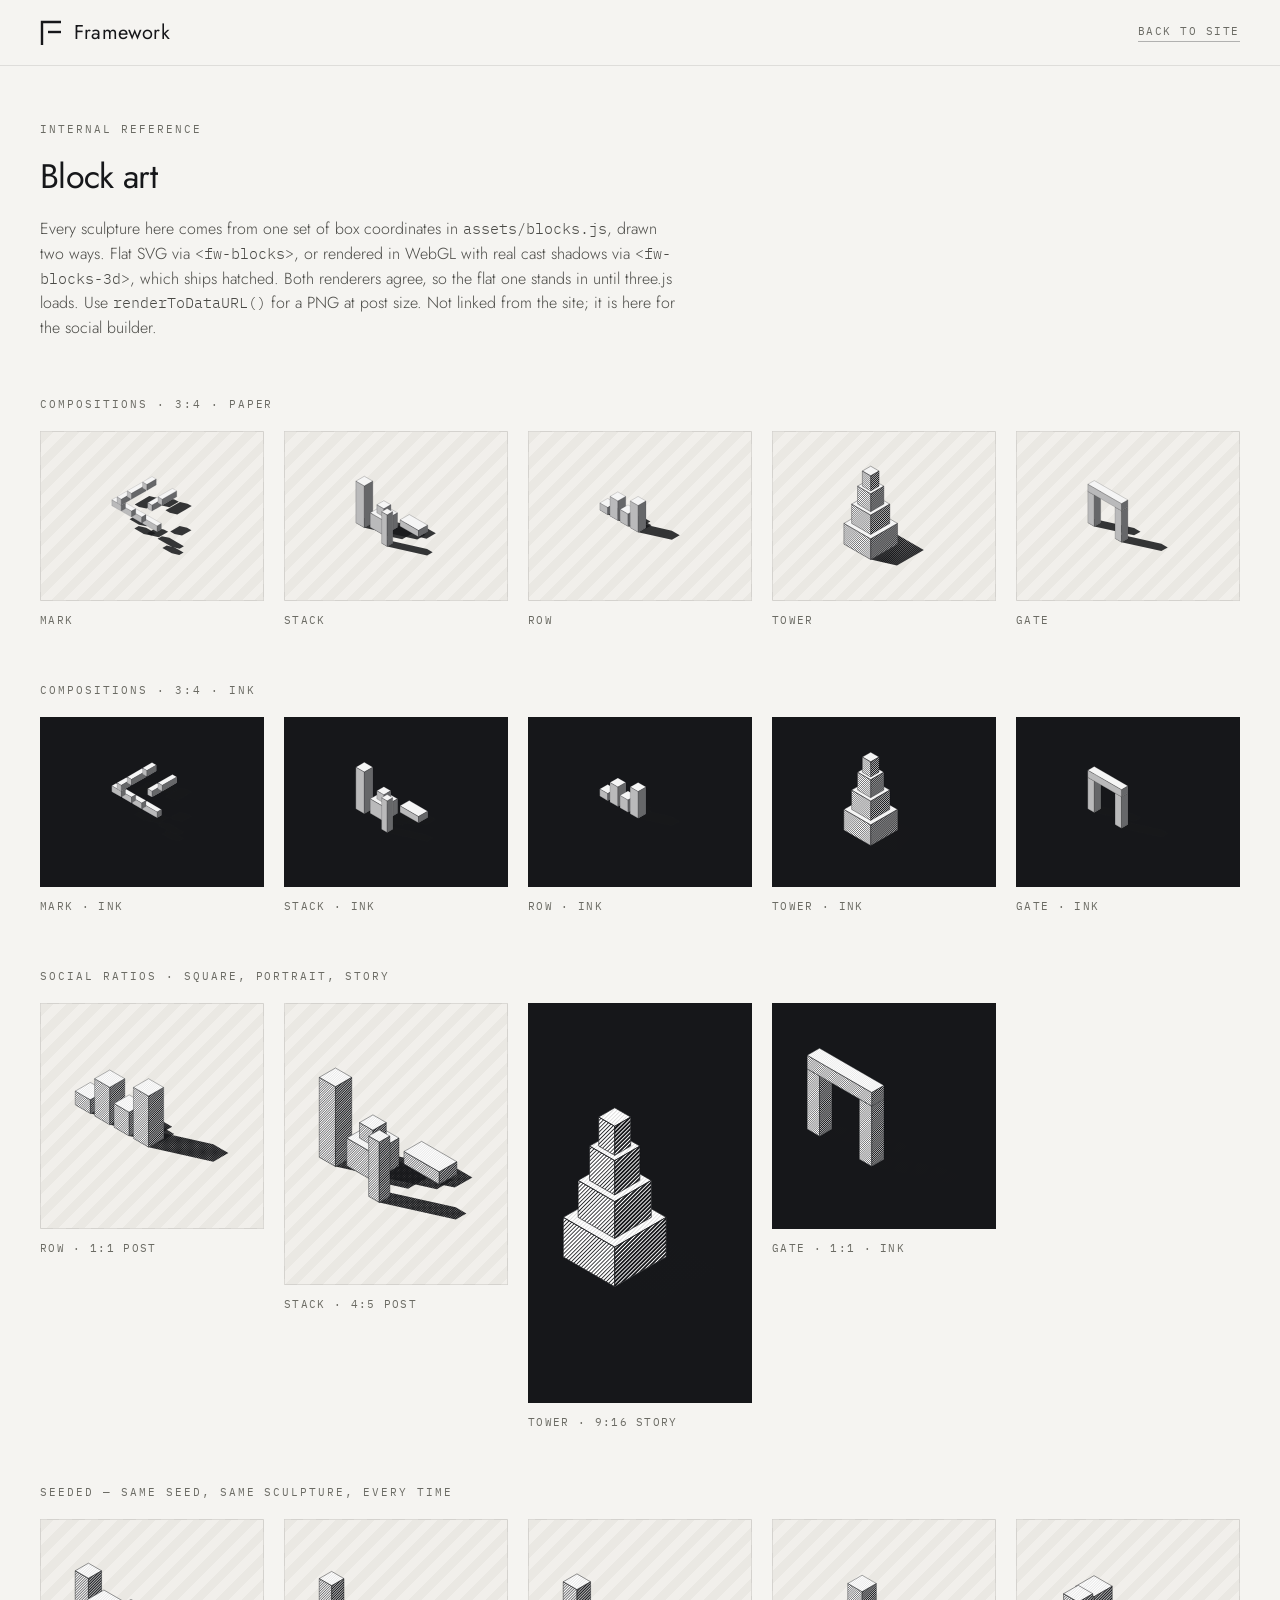
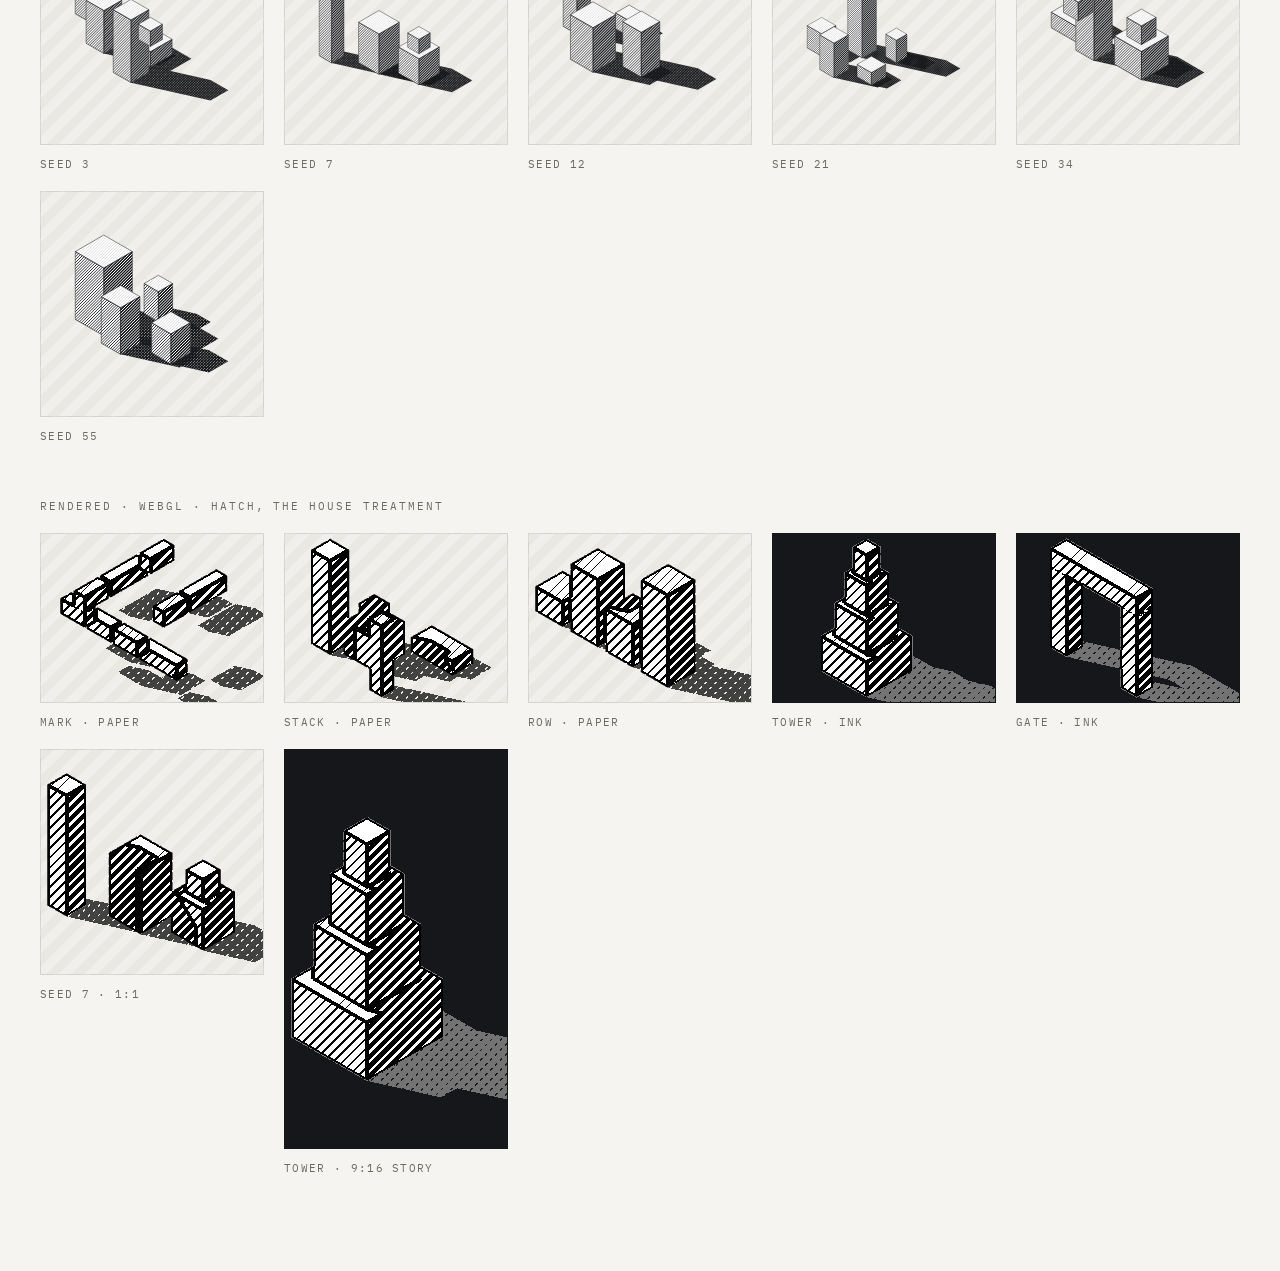
==== blocks.html @ 651d91f5 "Framework studio site Static, no build step: index.html, styles.css and a progressive-enhancement mo" ====
<!DOCTYPE html>
<html lang="en">
<head>
<meta charset="utf-8">
<meta name="viewport" content="width=device-width, initial-scale=1">
<title>Framework — block art reference</title>
<meta name="description" content="Compositions, ratios and themes available from the fw-blocks component.">
<meta name="robots" content="noindex">
<link rel="icon" href="/assets/favicon.svg" type="image/svg+xml">
<link rel="preconnect" href="https://fonts.googleapis.com">
<link rel="preconnect" href="https://fonts.gstatic.com" crossorigin>
<link href="https://fonts.googleapis.com/css2?family=Jost:wght@300;400&family=IBM+Plex+Mono:wght@400&display=swap" rel="stylesheet">
<link rel="stylesheet" href="/styles.css">
<style>
  .ref { padding: 56px var(--gutter) 96px; }
  .ref__head { display: flex; flex-direction: column; gap: 16px; margin-bottom: 48px; max-width: 640px; }
  .ref h1 { font-size: 34px; font-weight: 400; letter-spacing: -0.02em; }
  .ref h2 { font-size: 11px; font-weight: 400; margin: 56px 0 20px; }
  .ref p { font-size: 16px; line-height: 1.55; color: var(--body); }
  .ref code { font-family: var(--mono); font-size: 0.92em; }

  .grid { display: grid; gap: 20px; grid-template-columns: repeat(auto-fill, minmax(190px, 1fr)); }
  .cell { display: flex; flex-direction: column; gap: 12px; }
  .cell figure {
    margin: 0;
    background: repeating-linear-gradient(135deg, #EAE8E3 0 9px, #F1EFEB 9px 18px);
    border: 1px solid var(--rule);
  }
  .cell figure.on-ink { background: var(--ink); border-color: var(--ink); }
  .cell fw-blocks { display: block; width: 100%; height: 100%; }
</style>
</head>
<body>

<header class="site-header">
  <a class="wordmark" href="/" aria-label="Framework — home">
    <svg class="mark" width="22" height="26" viewBox="0 0 22 26" fill="none" aria-hidden="true" focusable="false">
      <path d="M2 25 L2 2 L21 2" stroke="currentColor" stroke-width="2.4"/>
      <path d="M8 12 L21 12" stroke="currentColor" stroke-width="2.4"/>
    </svg>
    <span>Framework</span>
  </a>
  <a class="link-mono" href="/">Back to site</a>
</header>

<main class="ref">
  <div class="ref__head">
    <span class="eyebrow">Internal reference</span>
    <h1>Block art</h1>
    <p>Every sculpture here comes from one set of box coordinates in
      <code>assets/blocks.js</code>, drawn two ways. Flat SVG via
      <code>&lt;fw-blocks&gt;</code>, or rendered in WebGL with real cast shadows via
      <code>&lt;fw-blocks-3d&gt;</code>, which ships hatched. Both renderers agree, so the
      flat one stands in until three.js loads.
      Use <code>renderToDataURL()</code> for a PNG at post size. Not linked from the
      site; it is here for the social builder.</p>
  </div>

  <h2 class="eyebrow">Compositions · 3:4 · paper</h2>
  <div class="grid" data-set="compositions"></div>

  <h2 class="eyebrow">Compositions · 3:4 · ink</h2>
  <div class="grid" data-set="compositions-ink"></div>

  <h2 class="eyebrow">Social ratios · square, portrait, story</h2>
  <div class="grid" data-set="ratios"></div>

  <h2 class="eyebrow">Seeded — same seed, same sculpture, every time</h2>
  <div class="grid" data-set="seeds"></div>

  <h2 class="eyebrow">Rendered · WebGL · hatch, the house treatment</h2>
  <div class="grid" data-set="three"></div>
</main>

<script src="/assets/blocks.js"></script>
<script type="module" src="/assets/blocks3d.js"></script>
<script>
  (function () {
    var RATIO_BOX = { '3:4': '75%', '1:1': '100%', '4:5': '125%', '9:16': '177.7%' };

    function cell(attrs, caption, onInk, ratio) {
      var wrap = document.createElement('div');
      wrap.className = 'cell';

      var fig = document.createElement('figure');
      if (onInk) fig.className = 'on-ink';
      fig.style.position = 'relative';
      fig.style.paddingTop = RATIO_BOX[ratio] || '75%';

      var art = document.createElement('fw-blocks');
      Object.keys(attrs).forEach(function (k) { art.setAttribute(k, attrs[k]); });
      art.style.position = 'absolute';
      art.style.inset = '0';
      art.style.padding = '10%';
      fig.appendChild(art);

      var label = document.createElement('span');
      label.className = 'mono-meta';
      label.textContent = caption;

      wrap.appendChild(fig);
      wrap.appendChild(label);
      return wrap;
    }

    function fill(name, cells) {
      var host = document.querySelector('[data-set="' + name + '"]');
      cells.forEach(function (c) { host.appendChild(c); });
    }

    var names = FrameworkBlocks.compositions;

    fill('compositions', names.map(function (n) {
      return cell({ composition: n, ratio: '3:4', theme: 'paper' }, n, false, '3:4');
    }));

    fill('compositions-ink', names.map(function (n) {
      return cell({ composition: n, ratio: '3:4', theme: 'ink' }, n + ' · ink', true, '3:4');
    }));

    fill('ratios', [
      cell({ composition: 'row', ratio: '1:1' }, 'row · 1:1 post', false, '1:1'),
      cell({ composition: 'stack', ratio: '4:5' }, 'stack · 4:5 post', false, '4:5'),
      cell({ composition: 'tower', ratio: '9:16', theme: 'ink' }, 'tower · 9:16 story', true, '9:16'),
      cell({ composition: 'gate', ratio: '1:1', theme: 'ink' }, 'gate · 1:1 · ink', true, '1:1')
    ]);

    fill('seeds', [3, 7, 12, 21, 34, 55].map(function (s) {
      return cell({ composition: 'random', seed: String(s), ratio: '1:1' }, 'seed ' + s, false, '1:1');
    }));

    function cell3d(attrs, caption, onInk, ratio) {
      var c = cell({}, caption, onInk, ratio);
      var fig = c.querySelector('figure');
      fig.removeChild(fig.firstElementChild);
      var art = document.createElement('fw-blocks-3d');
      Object.keys(attrs).forEach(function (k) { art.setAttribute(k, attrs[k]); });
      art.style.position = 'absolute';
      art.style.inset = '0';
      art.style.display = 'block';
      fig.appendChild(art);
      return c;
    }

    fill('three', [
      cell3d({ composition: 'mark', ratio: '3:4' }, 'mark · paper', false, '3:4'),
      cell3d({ composition: 'stack', ratio: '3:4' }, 'stack · paper', false, '3:4'),
      cell3d({ composition: 'row', ratio: '3:4' }, 'row · paper', false, '3:4'),
      cell3d({ composition: 'tower', ratio: '3:4', theme: 'ink' }, 'tower · ink', true, '3:4'),
      cell3d({ composition: 'gate', ratio: '3:4', theme: 'ink' }, 'gate · ink', true, '3:4'),
      cell3d({ composition: 'random', seed: '7', ratio: '1:1' }, 'seed 7 · 1:1', false, '1:1'),
      cell3d({ composition: 'tower', ratio: '9:16', theme: 'ink' }, 'tower · 9:16 story', true, '9:16')
    ]);
  })();
</script>

</body>
</html>
---- styles.css ----
/* Framework — site styles
   Design tokens follow the "Framework Site" canvas: warm paper ground, near-black ink,
   Jost for text and IBM Plex Mono for structural labels.

   Motion direction — "Scaffold": the page assembles the way the studio builds a site.
   Hairlines draw first, then content slides up into the frame it just made. Two
   primitives only, .mask (slide out from behind a clipped edge) and .wipe (hard-edged
   clip reveal). No fades, no blur, no scale-bounce. Every motion state is gated on
   html.motion, so the page is complete and static without JS or with reduced motion on. */

/* Vendor — lenis (bundled inside locomotive-scroll v5). Keep in sync on upgrade. */
html.lenis,
html.lenis body { height: auto; }
.lenis:not(.lenis-autoToggle).lenis-stopped { overflow: clip; }
.lenis [data-lenis-prevent],
.lenis [data-lenis-prevent-wheel],
.lenis [data-lenis-prevent-touch] { overscroll-behavior: contain; }
.lenis.lenis-smooth iframe { pointer-events: none; }
.lenis.lenis-autoToggle { transition-behavior: allow-discrete; transition-duration: 1ms; transition-property: overflow; }

:root {
  --paper: #F5F4F1;
  --paper-band: #F0EEEA;
  --ink: #16171A;
  --ink-hover: #3A3B3F;
  --body: #4A4A46;
  --muted: #6B6B64;
  --faint: #8A8A82;
  --on-dark: #F5F4F1;
  --on-dark-muted: #8E8E86;
  --on-dark-body: #B9B9B2;

  --rule: rgba(22, 23, 26, 0.1);
  --rule-strong: rgba(22, 23, 26, 0.14);
  --rule-input: rgba(22, 23, 26, 0.25);
  --tint: rgba(22, 23, 26, 0.04);

  --sans: 'Jost', 'Helvetica Neue', Helvetica, Arial, sans-serif;
  --mono: 'IBM Plex Mono', ui-monospace, SFMono-Regular, Menlo, monospace;

  --gutter: 40px;
  --section-y: 104px;
  --header-h: 65px;

  /* Motion */
  --ease-mask: cubic-bezier(0.19, 1, 0.22, 1);
  --ease-wipe: cubic-bezier(0.65, 0, 0.35, 1);
  --ease-ui: cubic-bezier(0.4, 0, 0.2, 1);
  --t-mask: 900ms;
  --t-wipe: 1000ms;
}

*,
*::before,
*::after { box-sizing: border-box; }

html {
  scroll-behavior: smooth;
  scroll-padding-top: calc(var(--header-h) + 16px);
  -webkit-text-size-adjust: 100%;
}
/* Lenis owns scrolling once motion.js is up. */
html.motion-ready { scroll-behavior: auto; }

body {
  margin: 0;
  background: var(--paper);
  color: var(--ink);
  font-family: var(--sans);
  font-weight: 300;
  -webkit-font-smoothing: antialiased;
  -moz-osx-font-smoothing: grayscale;
}

img, svg { display: block; max-width: 100%; }

a {
  color: var(--ink);
  text-decoration: none;
  transition: color 0.18s var(--ease-ui), background-color 0.18s var(--ease-ui), border-color 0.18s var(--ease-ui);
}
a:hover { color: var(--muted); }

::selection { background: var(--ink); color: var(--paper); }

:focus-visible {
  outline: 2px solid var(--ink);
  outline-offset: 3px;
}

h1, h2, h3, p, ul, ol { margin: 0; }
ul, ol { padding: 0; list-style: none; }

.skip-link {
  position: absolute;
  left: -9999px;
  top: 0;
  z-index: 100;
  padding: 12px 18px;
  background: var(--ink);
  color: var(--on-dark);
  font-family: var(--mono);
  font-size: 12px;
}
.skip-link:focus { left: 8px; top: 8px; color: var(--on-dark); }

/* ---------- Motion primitives ---------- */

.mask { display: block; overflow: hidden; }
.mask > * { display: block; }

html.motion .reveal .mask > * {
  transform: translateY(105%);
  transition: transform var(--t-mask) var(--ease-mask) var(--d, 0ms);
}
html.motion .reveal.is-in .mask > * { transform: translateY(0); }

html.motion .reveal .wipe {
  clip-path: inset(0 100% 0 0);
  transition: clip-path var(--t-wipe) var(--ease-wipe) var(--d, 0ms);
}
html.motion .reveal .wipe--up { clip-path: inset(0 0 100% 0); }
html.motion .reveal .wipe--right { clip-path: inset(0 0 0 100%); }
html.motion .reveal.is-in .wipe { clip-path: inset(0 0 0 0); }

/* Drawn hairlines — the signature. Every structural rule scales in from the left. */
.rule { position: relative; }
.rule--top::before,
.rule--bottom::after {
  content: '';
  position: absolute;
  left: 0;
  right: 0;
  height: 1px;
  background: var(--rule-line, var(--rule-strong));
  pointer-events: none;
}
.rule--top::before { top: 0; }
.rule--bottom::after { bottom: 0; }

html.motion .reveal .rule--top::before,
html.motion .reveal .rule--bottom::after {
  transform: scaleX(0);
  transform-origin: left center;
  transition: transform 800ms var(--ease-wipe) var(--d, 0ms);
}
html.motion .reveal.is-in .rule--top::before,
html.motion .reveal.is-in .rule--bottom::after { transform: scaleX(1); }

/* Once a group has finished, drop the clipping so focus rings are never cut off. */
html.motion .reveal.is-done .mask { overflow: visible; }
html.motion .reveal.is-done .wipe { clip-path: none; }

/* ---------- Shared type ---------- */

.eyebrow,
.mono-meta,
.link-mono {
  font-family: var(--mono);
  font-weight: 400;
  text-transform: uppercase;
  color: var(--muted);
}

.eyebrow {
  font-size: 11px;
  letter-spacing: 0.18em;
}

.mono-meta {
  font-size: 11px;
  letter-spacing: 0.12em;
}

.link-mono {
  font-size: 11px;
  letter-spacing: 0.14em;
  border-bottom: 1px solid rgba(22, 23, 26, 0.3);
  padding-bottom: 3px;
}
.link-mono:hover { border-bottom-color: var(--ink); }

.h2 {
  font-size: clamp(28px, 3.2vw, 40px);
  line-height: 1.18;
  font-weight: 400;
  letter-spacing: -0.015em;
  text-wrap: pretty;
}

.h2--light { font-weight: 300; line-height: 1.16; max-width: 720px; }

.lede {
  font-size: clamp(17px, 1.5vw, 19px);
  line-height: 1.55;
  color: var(--body);
  text-wrap: pretty;
}

/* ---------- Buttons ---------- */

.btn {
  display: inline-flex;
  align-items: center;
  gap: 10px;
  padding: 15px 26px;
  font-size: 15px;
  letter-spacing: 0.01em;
}

.btn--solid {
  background: var(--ink);
  color: var(--on-dark);
}
.btn--solid:hover { background: var(--ink-hover); color: var(--on-dark); }

.btn--ghost { border: 1px solid var(--rule-input); }
.btn--ghost:hover { border-color: var(--ink); background: var(--tint); color: var(--ink); }

.btn--mono {
  padding: 11px 20px;
  font-family: var(--mono);
  font-size: 11px;
  letter-spacing: 0.14em;
  text-transform: uppercase;
}

/* ---------- Header ---------- */

.site-header {
  position: sticky;
  top: 0;
  z-index: 50;
  display: flex;
  align-items: center;
  justify-content: space-between;
  gap: 32px;
  padding: 18px var(--gutter);
  background: rgba(245, 244, 241, 0.86);
  backdrop-filter: blur(12px);
  -webkit-backdrop-filter: blur(12px);
  border-bottom: 1px solid var(--rule);
  transition: padding 300ms var(--ease-ui);
}

/* The header rule doubles as a read-progress bar. */
.site-header::after {
  content: '';
  position: absolute;
  left: 0;
  bottom: -1px;
  width: 100%;
  height: 1px;
  background: var(--ink);
  transform: scaleX(var(--progress, 0));
  transform-origin: left center;
  pointer-events: none;
}

.site-header.is-scrolled { padding-top: 12px; padding-bottom: 12px; }

.wordmark {
  display: flex;
  align-items: center;
  gap: 12px;
  font-size: 20px;
  font-weight: 400;
  letter-spacing: 0.01em;
}
.wordmark:hover { color: var(--ink); }
.wordmark .mark { flex: none; }

.site-nav {
  display: flex;
  gap: 34px;
  font-size: 15px;
  letter-spacing: 0.02em;
}

.nav-toggle {
  display: none;
  flex-direction: column;
  justify-content: center;
  gap: 5px;
  width: 40px;
  height: 40px;
  margin-right: -8px;
  padding: 0;
  border: 0;
  background: none;
  cursor: pointer;
}
.nav-toggle span {
  display: block;
  height: 1.5px;
  width: 20px;
  margin: 0 auto;
  background: var(--ink);
  transition: transform 0.2s var(--ease-ui), opacity 0.2s var(--ease-ui);
}

/* ---------- Hero ---------- */

.hero {
  display: grid;
  grid-template-columns: 1.05fr 0.95fr;
  min-height: 640px;
  border-bottom: 1px solid var(--rule);
}

.hero__body {
  display: flex;
  flex-direction: column;
  justify-content: space-between;
  gap: 56px;
  padding: 88px 56px 40px var(--gutter);
}

.hero__intro {
  display: flex;
  flex-direction: column;
  gap: 28px;
  max-width: 620px;
}

.hero h1 {
  font-size: clamp(40px, 5.4vw, 74px);
  line-height: 1.02;
  font-weight: 400;
  letter-spacing: -0.025em;
  text-wrap: balance;
}

.hero .lede { max-width: 460px; }

.hero__actions { padding-top: 6px; }
.hero__actions > div {
  display: flex;
  gap: 14px;
  flex-wrap: wrap;
}

.hero__meta {
  --rule-line: rgba(22, 23, 26, 0.12);
  display: grid;
  grid-template-columns: repeat(3, 1fr);
  gap: 24px;
  padding-top: 22px;
  font-family: var(--mono);
  font-size: 11px;
  letter-spacing: 0.12em;
  text-transform: uppercase;
  color: var(--muted);
}

.hero__figure {
  position: relative;
  overflow: hidden;
  display: flex;
  align-items: center;
  justify-content: center;
  padding: 30px;
  border-left: 1px solid var(--rule);
  background: repeating-linear-gradient(135deg, #EAE8E3 0 9px, #F1EFEB 9px 18px);
  min-height: 560px;
}

/* Absolutely placed so the art scales to the panel instead of setting its height —
   a percentage max-width on the image would let it inflate the whole hero row.
   The vertical inset is the slack the parallax drift moves inside. */
.hero__figure-inner {
  position: absolute;
  inset: 9% 5%;
  display: flex;
  align-items: center;
  justify-content: center;
  will-change: transform;
}

.hero__figure img {
  width: 100%;
  height: 100%;
  object-fit: contain;
}

/* ---------- Marquee ---------- */

.marquee {
  overflow: hidden;
  border-bottom: 1px solid var(--rule);
  background: var(--paper-band);
  padding: 16px 0;
}

.marquee__track {
  display: flex;
  width: max-content;
  animation: fw-marquee 34s linear infinite;
  font-family: var(--mono);
  font-size: 12px;
  letter-spacing: 0.2em;
  text-transform: uppercase;
  color: #5C5C56;
}

/* The trailing gap lives inside the group, so group boundaries are invisible. */
.marquee__group {
  display: flex;
  gap: 44px;
  padding-right: 44px;
  flex: none;
  white-space: nowrap;
}

/* Once motion.js runs, scroll velocity drives the track instead of a fixed loop. */
html.motion-ready .marquee__track {
  animation: none;
  transform: translate3d(var(--x, 0px), 0, 0);
  will-change: transform;
}

@keyframes fw-marquee {
  from { transform: translateX(0); }
  to { transform: translateX(-50%); }
}

/* ---------- Sections ---------- */

.section {
  padding: var(--section-y) var(--gutter);
  border-bottom: 1px solid var(--rule);
}

.section__head {
  display: flex;
  align-items: baseline;
  justify-content: space-between;
  gap: 32px;
  margin-bottom: 56px;
}

.section__index { font-weight: 400; }

.section__note {
  max-width: 380px;
  font-size: 16px;
  line-height: 1.55;
  color: var(--body);
}

/* Studio */

.studio {
  display: grid;
  grid-template-columns: 0.8fr 1.2fr;
  gap: 56px;
}

.studio__body {
  display: flex;
  flex-direction: column;
  gap: 36px;
  max-width: 760px;
}

.studio__cols {
  display: grid;
  grid-template-columns: 1fr 1fr;
  gap: 36px;
  font-size: 17px;
  line-height: 1.6;
  color: var(--body);
}
.studio__cols p { text-wrap: pretty; }

/* Services */

.services { --rule-line: var(--rule-strong); }

.service {
  --rule-line: var(--rule-strong);
  display: grid;
  grid-template-columns: 60px 1.1fr 1.4fr;
  gap: 32px;
  align-items: start;
  padding: 30px 8px;
}

/* Hover fills the row with a hard left-to-right wipe, not a fade. */
.service::before {
  content: '';
  position: absolute;
  inset: 0;
  background: rgba(22, 23, 26, 0.035);
  transform: scaleX(0);
  transform-origin: left center;
  transition: transform 420ms var(--ease-wipe);
  pointer-events: none;
}
.service:hover::before { transform: scaleX(1); }
.service > * { position: relative; }

.service__num {
  font-family: var(--mono);
  font-size: 12px;
  color: var(--faint);
  transition: color 320ms var(--ease-ui);
}
.service:hover .service__num { color: var(--ink); }

.service__title {
  font-size: clamp(22px, 2.2vw, 28px);
  font-weight: 400;
  letter-spacing: -0.01em;
  transition: transform 420ms var(--ease-wipe);
}
.service:hover .service__title { transform: translateX(10px); }

.service__copy {
  font-size: 16px;
  line-height: 1.6;
  color: var(--body);
  text-wrap: pretty;
}

/* Work */

.placeholder {
  position: relative;
  overflow: hidden;
  background: repeating-linear-gradient(135deg, #E7E5E0 0 9px, #EFEDE9 9px 18px);
  border: 1px solid var(--rule);
}

.placeholder--dark { background: var(--ink); border-color: var(--ink); }

.placeholder__label {
  position: absolute;
  left: 20px;
  bottom: 18px;
  font-family: var(--mono);
  font-size: 11px;
  letter-spacing: 0.12em;
  text-transform: uppercase;
  color: var(--muted);
}
.placeholder--dark .placeholder__label { color: var(--on-dark-muted); }

.work-grid { display: grid; gap: 24px; }
.work-grid--feature { grid-template-columns: 1.6fr 1fr; margin-bottom: 24px; }
.work-grid--trio { grid-template-columns: repeat(3, 1fr); }

.work {
  display: flex;
  flex-direction: column;
  gap: 18px;
}
.work:hover { color: var(--ink); }

.work__media--wide,
.work__media--tall { height: 420px; }
.work__media--short { height: 240px; }

.work__media img { width: 100%; height: 100%; object-fit: cover; }

/* A solid bar slides up over the tile on hover — hard edge, no crossfade. */
.work__hover {
  position: absolute;
  left: 0;
  right: 0;
  bottom: 0;
  display: flex;
  align-items: center;
  padding: 15px 20px;
  background: var(--ink);
  transform: translateY(100%);
  transition: transform 380ms var(--ease-wipe);
}
.work__hover .mono-meta { color: var(--on-dark); }
.placeholder--dark .work__hover { background: var(--paper); }
.placeholder--dark .work__hover .mono-meta { color: var(--ink); }
.work:hover .work__hover,
.work:focus-visible .work__hover { transform: translateY(0); }

.work__caption {
  display: flex;
  align-items: baseline;
  justify-content: space-between;
  gap: 20px;
}

.work__title { font-size: 22px; }
.work__title--sm { font-size: 18px; }

.work-grid--trio .work { gap: 16px; }
.work-grid--trio .placeholder__label { left: 18px; bottom: 16px; font-size: 10px; }

/* Process (dark) */

.section--dark {
  position: relative;
  display: grid;
  grid-template-columns: 0.8fr 1.2fr;
  gap: 56px;
  color: var(--on-dark);
  border-bottom: 0;
  overflow: hidden;
}
/* The ink ground drops in from the top, then the content climbs into it. */
.section--dark::before {
  content: '';
  position: absolute;
  inset: 0;
  background: var(--ink);
  pointer-events: none;
}
html.motion .reveal.section--dark::before {
  transform: scaleY(0);
  transform-origin: top center;
  transition: transform 800ms var(--ease-wipe);
}
html.motion .reveal.section--dark.is-in::before { transform: scaleY(1); }
.section--dark > * { position: relative; }
.section--dark .eyebrow { color: var(--on-dark-muted); }

.process__body {
  display: flex;
  flex-direction: column;
  gap: 56px;
}

.steps {
  display: grid;
  grid-template-columns: repeat(4, 1fr);
  gap: 28px;
}

.step {
  --rule-line: rgba(245, 244, 241, 0.25);
  display: flex;
  flex-direction: column;
  gap: 12px;
  padding-top: 18px;
}
.step .mono-meta { color: var(--on-dark-muted); letter-spacing: 0.14em; }

.step__title { font-size: 20px; font-weight: 400; }

.step p {
  font-size: 15px;
  line-height: 1.55;
  color: var(--on-dark-body);
  text-wrap: pretty;
}

/* Team */

.team {
  display: grid;
  grid-template-columns: repeat(5, 1fr);
  gap: 20px;
}

.member {
  display: flex;
  flex-direction: column;
  gap: 14px;
}

.member__photo { aspect-ratio: 3 / 4; }
.member__photo img { width: 100%; height: 100%; object-fit: cover; }
.member .placeholder__label { left: 14px; bottom: 14px; font-size: 10px; letter-spacing: 0.1em; }

.member__name { font-size: 19px; }

/* Contact */

.contact {
  display: grid;
  grid-template-columns: 1.2fr 0.8fr;
  gap: 56px;
}

.contact__body {
  display: flex;
  flex-direction: column;
  gap: 28px;
}

.contact__h {
  font-size: clamp(34px, 4.4vw, 56px);
  line-height: 1.05;
  font-weight: 400;
  letter-spacing: -0.022em;
  max-width: 640px;
  text-wrap: balance;
}

.contact .lede { max-width: 480px; }

.contact__actions {
  display: flex;
  flex-direction: column;
  gap: 16px;
  justify-content: flex-end;
}

.contact__link {
  display: flex;
  align-items: center;
  justify-content: space-between;
  gap: 16px;
  padding: 20px 22px;
  border: 1px solid var(--rule-input);
  font-size: 18px;
}
.contact__link:hover { border-color: var(--ink); background: var(--tint); color: var(--ink); }

.contact__link--solid {
  background: var(--ink);
  color: var(--on-dark);
  border-color: var(--ink);
}
.contact__link--solid:hover { background: var(--ink-hover); border-color: var(--ink-hover); color: var(--on-dark); }

.contact__link .arrow {
  font-family: var(--mono);
  font-size: 12px;
  transition: transform 320ms var(--ease-wipe);
}
.contact__link:hover .arrow { transform: translateX(6px); }

.contact__where { padding-top: 6px; }

/* Footer */

.site-footer {
  display: flex;
  align-items: center;
  justify-content: space-between;
  gap: 32px;
  flex-wrap: wrap;
  padding: 32px var(--gutter);
  font-family: var(--mono);
  font-size: 11px;
  letter-spacing: 0.12em;
  text-transform: uppercase;
  color: var(--muted);
}

.site-footer__brand {
  display: flex;
  align-items: center;
  gap: 10px;
}

.site-footer__nav { display: flex; gap: 26px; }
.site-footer a { color: var(--muted); }
.site-footer a:hover { color: var(--ink); }

/* ---------- Responsive ---------- */

@media (max-width: 1180px) {
  .hero h1 { font-size: clamp(38px, 5vw, 58px); }
  .steps { grid-template-columns: repeat(2, 1fr); gap: 32px; }
  .team { grid-template-columns: repeat(3, 1fr); }
}

@media (max-width: 980px) {
  :root { --gutter: 28px; --section-y: 76px; }

  /* Keep the header a fixed height so the drop-down nav always meets it. */
  .site-header.is-scrolled { padding-top: 18px; padding-bottom: 18px; }

  .site-nav {
    position: fixed;
    inset: var(--header-h) 0 auto 0;
    flex-direction: column;
    gap: 0;
    padding: 8px var(--gutter) 24px;
    background: var(--paper);
    border-bottom: 1px solid var(--rule);
    transform: translateY(-120%);
    transition: transform 0.24s var(--ease-wipe);
    font-size: 20px;
  }
  .site-nav a { padding: 14px 0; border-bottom: 1px solid var(--rule); }
  body.nav-open .site-nav { transform: translateY(0); }

  .header-cta { display: none; }
  .nav-toggle { display: flex; }
  body.nav-open .nav-toggle span:first-child { transform: translateY(3.25px) rotate(45deg); }
  body.nav-open .nav-toggle span:last-child { transform: translateY(-3.25px) rotate(-45deg); }

  .hero {
    grid-template-columns: 1fr;
    min-height: 0;
  }
  .hero__body { padding: 56px var(--gutter) 32px; gap: 40px; }
  .hero__figure {
    border-left: 0;
    border-top: 1px solid var(--rule);
    min-height: 0;
    aspect-ratio: 4 / 3;
    padding: 28px;
    order: -1;
  }
  /* The stacked panel is too short to absorb the parallax drift — hold the art still. */
  .hero__figure-inner { inset: 6% 8%; transform: none !important; }

  .studio,
  .section--dark,
  .contact {
    grid-template-columns: 1fr;
    gap: 32px;
  }

  .studio__cols { grid-template-columns: 1fr; gap: 20px; }
  .process__body { gap: 36px; }

  .service {
    grid-template-columns: 48px 1fr;
    gap: 12px 24px;
  }
  .service .mask:last-child { grid-column: 2; }
  .service:hover .service__title { transform: none; }

  .work-grid--feature { grid-template-columns: 1fr; }
  .work__media--wide, .work__media--tall { height: auto; aspect-ratio: 16 / 10; }
  .work__media--tall { aspect-ratio: 3 / 4; }
  .work__media--short { height: auto; aspect-ratio: 4 / 3; }

  .contact__actions { justify-content: flex-start; }
}

@media (max-width: 640px) {
  :root { --gutter: 20px; --section-y: 60px; }

  .site-header { padding: 14px var(--gutter); }
  .site-header.is-scrolled { padding-top: 14px; padding-bottom: 14px; }
  .wordmark { font-size: 18px; }

  .hero__meta { grid-template-columns: 1fr; gap: 10px; }
  .hero__actions > div .btn { flex: 1 1 auto; justify-content: center; }

  .section__head { flex-direction: column; gap: 16px; margin-bottom: 32px; }

  .steps { grid-template-columns: 1fr; }
  .team { grid-template-columns: repeat(2, 1fr); }
  .work-grid--trio { grid-template-columns: 1fr; }

  .contact__link { font-size: 16px; padding: 18px; }

  .site-footer { flex-direction: column; align-items: flex-start; gap: 20px; }
  .site-footer__nav { flex-wrap: wrap; gap: 18px; }
}

@media (prefers-reduced-motion: reduce) {
  html { scroll-behavior: auto; }
  .marquee__track { animation: none; }
  *, *::before, *::after {
    transition-duration: 0.01ms !important;
    animation-duration: 0.01ms !important;
    animation-iteration-count: 1 !important;
  }
}
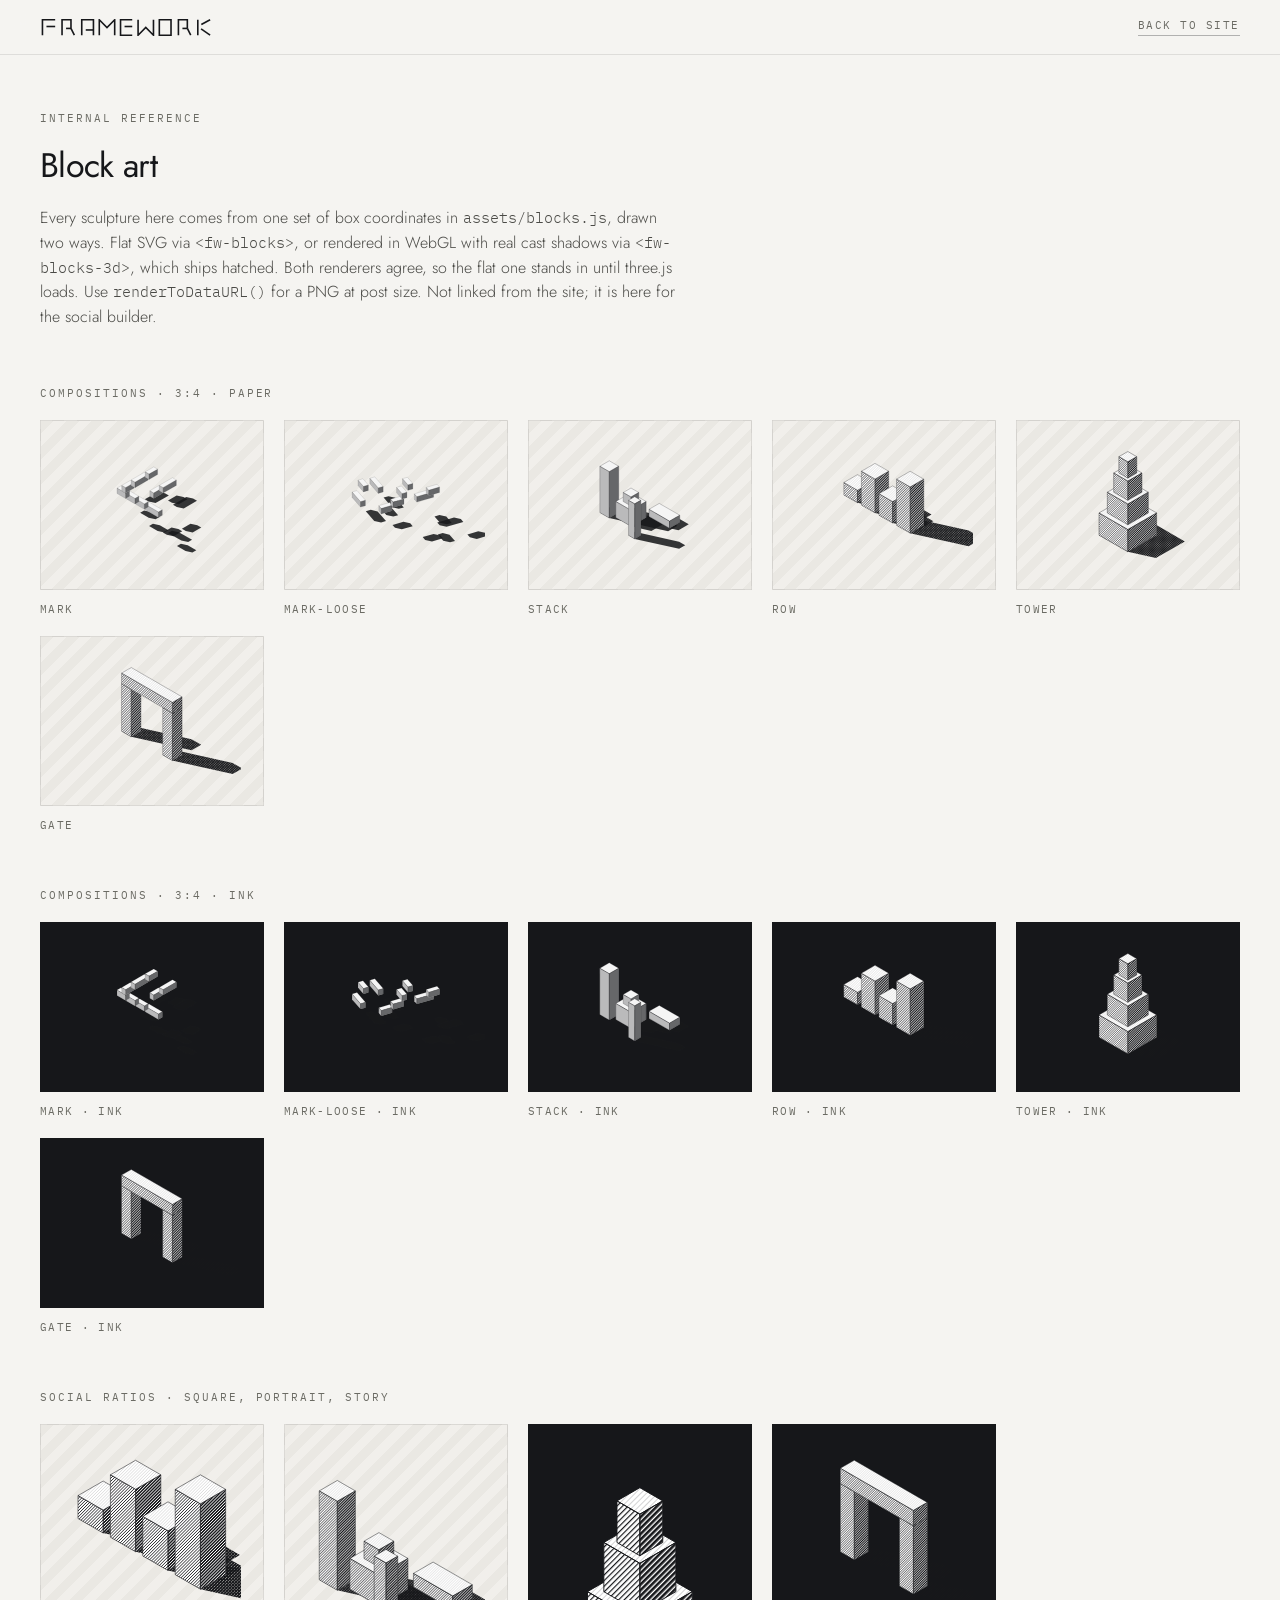
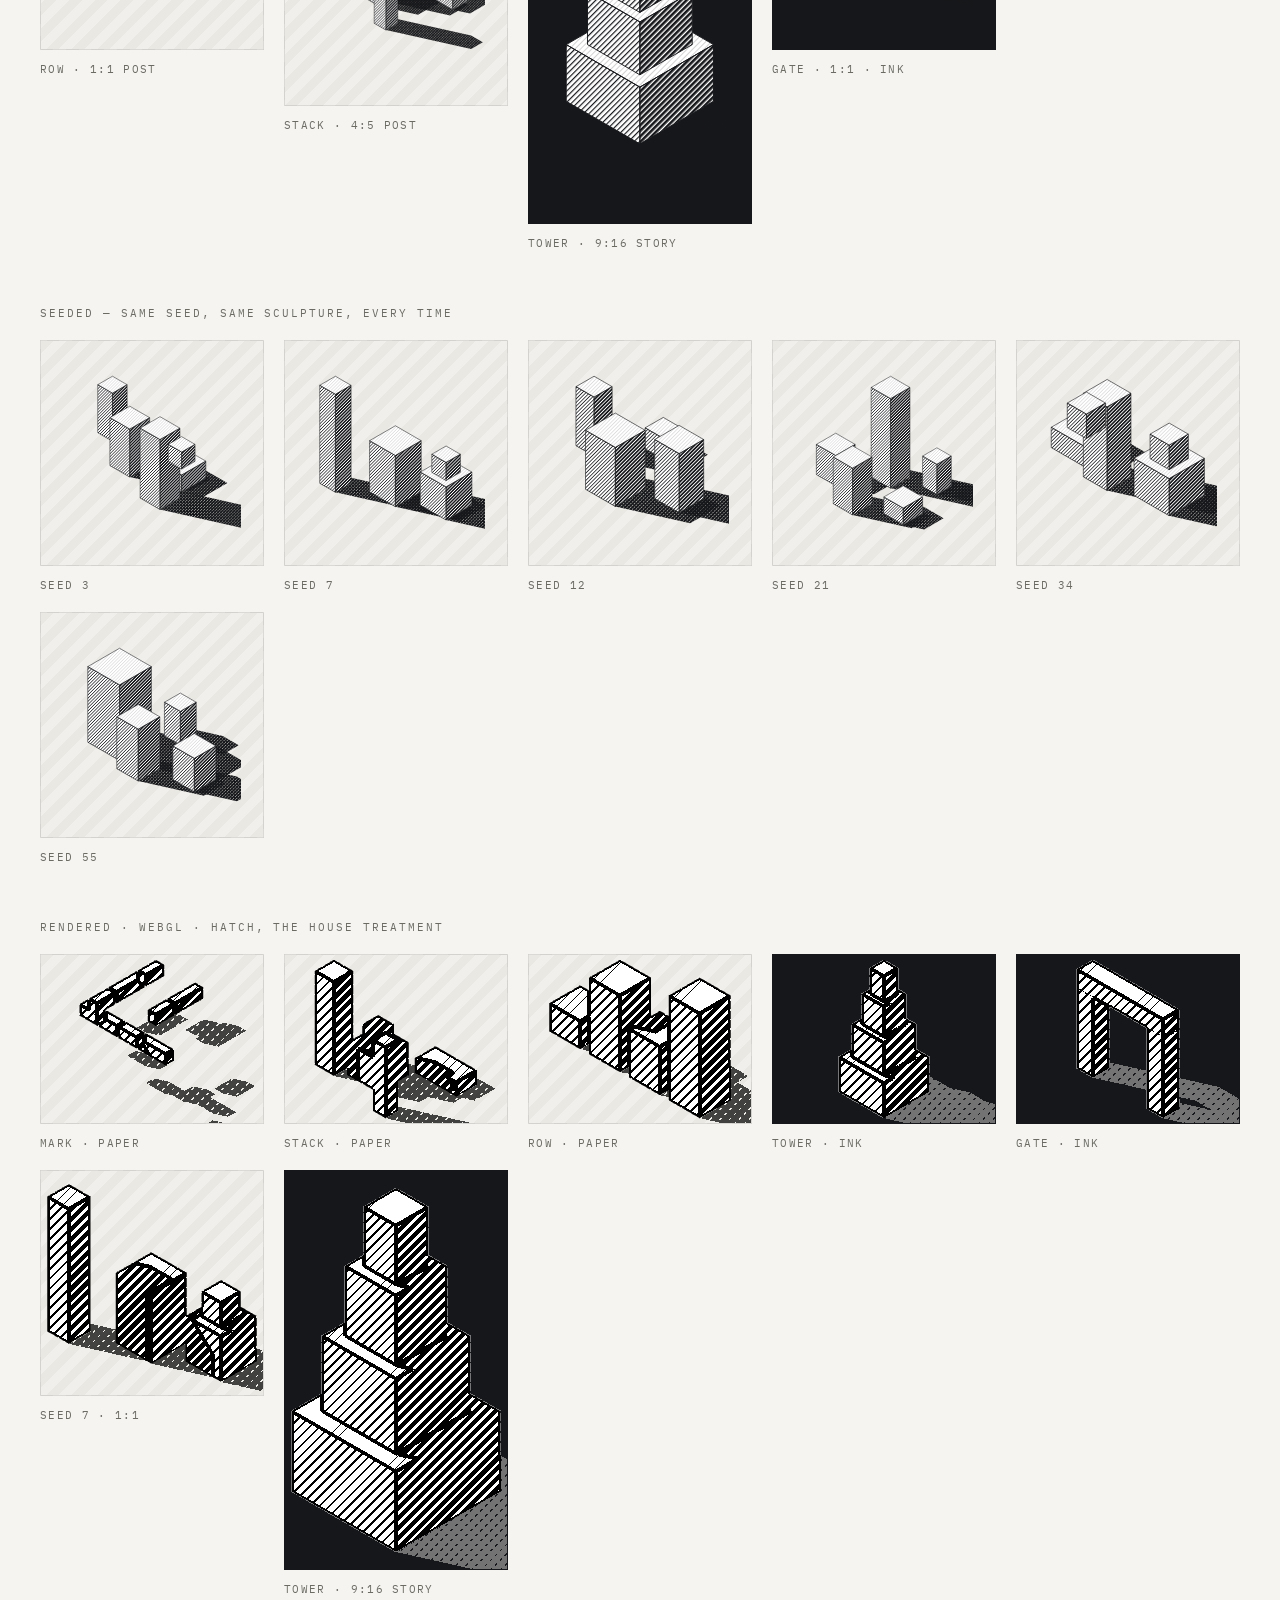
==== commit 0bb2a256: "Draw the logo instead of setting it assets/wordmark.js owns the whole thing in two variants: `mark`," ====
--- a/blocks.html
+++ b/blocks.html
@@ -34,11 +34,9 @@
 
 <header class="site-header">
   <a class="wordmark" href="/" aria-label="Framework — home">
-    <svg class="mark" width="22" height="26" viewBox="0 0 22 26" fill="none" aria-hidden="true" focusable="false">
-      <path d="M2 25 L2 2 L21 2" stroke="currentColor" stroke-width="2.4"/>
-      <path d="M8 12 L21 12" stroke="currentColor" stroke-width="2.4"/>
-    </svg>
-    <span>Framework</span>
+    <!-- Generated by assets/wordmark.js, do not hand-edit. Regenerate with:
+         node assets/wordmark.js --variant full --height 17 --class wordmark__art -->
+    <svg xmlns="http://www.w3.org/2000/svg" viewBox="-5.22 -5.22 1122.43 110.43" class="wordmark__art" width="172.78" height="17" aria-hidden="true" focusable="false" fill="none" stroke="currentColor" stroke-width="10.43" stroke-linecap="butt" stroke-linejoin="miter"><g transform="translate(10.7,0)"><path d="M0,100 L0,0 L82.61,0"/><path d="M26.09,43.48 L82.61,43.48"/></g><g transform="translate(138,0)"><path d="M0,100 L0,0 L58,0 L58,56"/><path d="M26.09,56 L58,56"/><path d="M58,56 L80,100"/></g><g transform="translate(266,0)"><path d="M0,100 L0,0 L76,0 L76,100"/><path d="M26.09,66 L76,66"/></g><g transform="translate(380,0)"><path d="M0,100 L0,0 L50,50 L100,0 L100,100"/></g><g transform="translate(518,0)"><path d="M76,0 L0,0 L0,100 L76,100"/><path d="M26.09,43.48 L76,43.48"/></g><g transform="translate(632,0)"><path d="M0,0 L0,100 L50,50 L100,100 L100,0"/></g><g transform="translate(770,0)"><path d="M0,0 L76,0 L76,100 L0,100 Z"/></g><g transform="translate(894,0)"><path d="M0,100 L0,0 L58,0 L58,56"/><path d="M26.09,56 L58,56"/><path d="M58,56 L80,100"/></g><g transform="translate(1020,0)"><path d="M0,0 L0,100"/><path d="M80,0 L22.92,31.02"/><path d="M80,100 L21.31,58.53"/></g></svg>
   </a>
   <a class="link-mono" href="/">Back to site</a>
 </header>
--- a/styles.css
+++ b/styles.css
@@ -259,16 +259,20 @@
 
 .site-header.is-scrolled { padding-top: 12px; padding-bottom: 12px; }
 
+/* The logo is drawn, not set: assets/wordmark.js generates it from the mark's own
+   measurements and the markup is inlined so there is no request and no reflow. It strokes
+   in currentColor, which is what keeps the hover state working. */
 .wordmark {
   display: flex;
   align-items: center;
-  gap: 12px;
-  font-size: 20px;
-  font-weight: 400;
-  letter-spacing: 0.01em;
 }
 .wordmark:hover { color: var(--ink); }
-.wordmark .mark { flex: none; }
+.wordmark__art {
+  display: block;
+  height: 17px;
+  width: auto;
+  flex: none;
+}
 
 .site-nav {
   display: flex;
@@ -367,10 +371,12 @@
 
 /* Absolutely placed so the art scales to the panel instead of setting its height —
    a percentage max-width on the image would let it inflate the whole hero row.
-   The vertical inset is the slack the parallax drift moves inside. */
+   Full bleed: the hero sculpture turns, and a turning solid throws its shadow a long way
+   to one side, so the art needs the whole panel to move around in. Its own framing keeps
+   it clear of the edges, and the parallax drift is a couple of dozen pixels at most. */
 .hero__figure-inner {
   position: absolute;
-  inset: 9% 5%;
+  inset: 0;
   display: flex;
   align-items: center;
   justify-content: center;
@@ -381,6 +387,21 @@
   width: 100%;
   height: 100%;
   object-fit: contain;
+}
+
+/* The rendered sculpture opens on the scattered end of its cycle, which is a frame the
+   flat SVG cannot match — it is always the resolved mark. Showing the SVG first and then
+   swapping would flash the letter and snap it apart. So with motion on the SVG waits,
+   hidden but still in the accessibility tree, and motion.js fades it in only once it
+   knows the canvas is not coming: no WebGL, or five seconds gone. Without JS, or under
+   reduced motion, the class is never set and the SVG is simply there. */
+.motion .hero__figure img {
+  opacity: 0;
+}
+
+.motion .hero__figure img.is-in {
+  opacity: 1;
+  transition: opacity 600ms ease;
 }
 
 /* ---------- Marquee ---------- */
@@ -667,7 +688,14 @@
   gap: 14px;
 }
 
-.member__photo { aspect-ratio: 3 / 4; }
+/* The portraits are engraved on the same paper the page is, so without a rule they have
+   no edge at all — the hairline is what makes five of them read as a row of five. */
+.member__photo {
+  aspect-ratio: 3 / 4;
+  overflow: hidden;
+  border: 1px solid var(--rule);
+  background: var(--paper-band);
+}
 .member__photo img { width: 100%; height: 100%; object-fit: cover; }
 .member .placeholder__label { left: 14px; bottom: 14px; font-size: 10px; letter-spacing: 0.1em; }
 
@@ -806,7 +834,7 @@
     order: -1;
   }
   /* The stacked panel is too short to absorb the parallax drift — hold the art still. */
-  .hero__figure-inner { inset: 6% 8%; transform: none !important; }
+  .hero__figure-inner { transform: none !important; }
 
   .studio,
   .section--dark,
@@ -838,7 +866,7 @@
 
   .site-header { padding: 14px var(--gutter); }
   .site-header.is-scrolled { padding-top: 14px; padding-bottom: 14px; }
-  .wordmark { font-size: 18px; }
+  .wordmark__art { height: 14px; }
 
   .hero__meta { grid-template-columns: 1fr; gap: 10px; }
   .hero__actions > div .btn { flex: 1 1 auto; justify-content: center; }
